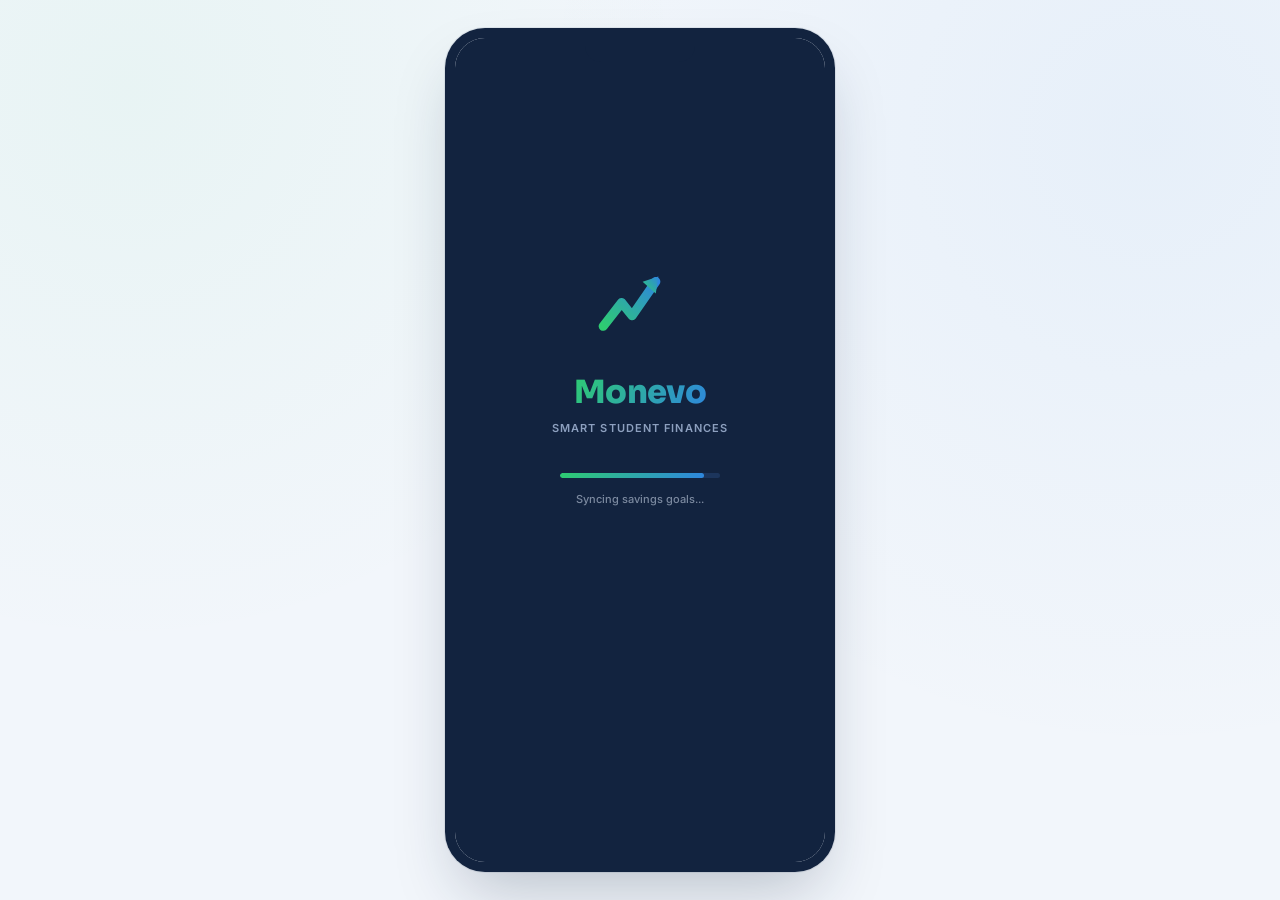
==== index.html @ 001a0c12 "Build full interactive Monevo frontend web app with zero backend" ====
<!DOCTYPE html>
<html lang="en">
<head>
  <meta charset="UTF-8">
  <meta name="viewport" content="width=device-width, initial-scale=1.0, maximum-scale=1.0, user-scalable=no">
  <title>Monevo — Smart Money. Smarter Student Life.</title>
  <link rel="preconnect" href="https://fonts.googleapis.com">
  <link href="https://fonts.googleapis.com/css2?family=Sora:wght@400;600;700;800&family=Inter:wght@400;500;600;700&family=IBM+Plex+Mono:wght@500;600;700&display=swap" rel="stylesheet">
  <link rel="stylesheet" href="css/style.css">
  <style>
    .splash-view {
      flex: 1;
      display: flex;
      flex-direction: column;
      align-items: center;
      justify-content: center;
      background: var(--navy);
      color: #FFFFFF;
      position: relative;
      padding: 32px 24px;
      text-align: center;
    }
    .logo-container {
      margin-bottom: 20px;
      animation: pulseGlow 2.5s infinite ease-in-out;
    }
    @keyframes pulseGlow {
      0%, 100% { transform: scale(1); filter: drop-shadow(0 0 10px rgba(46, 204, 113, 0.4)); }
      50% { transform: scale(1.05); filter: drop-shadow(0 0 24px rgba(46, 134, 222, 0.7)); }
    }
    .splash-title {
      font-family: var(--font-brand);
      font-weight: 800;
      font-size: 32px;
      letter-spacing: -0.02em;
      background: var(--grad);
      -webkit-background-clip: text;
      background-clip: text;
      color: transparent;
      margin-bottom: 6px;
    }
    .splash-tagline {
      color: #8DA0BF;
      font-size: 11px;
      font-weight: 600;
      letter-spacing: 0.1em;
      text-transform: uppercase;
      margin-bottom: 36px;
    }
    .progress-track {
      width: 160px;
      height: 5px;
      background: #1C355C;
      border-radius: 6px;
      overflow: hidden;
      margin-bottom: 14px;
    }
    .progress-bar-inner {
      width: 0%;
      height: 100%;
      background: var(--grad);
      border-radius: 6px;
      transition: width 0.3s ease;
    }
    .loading-status {
      font-size: 11px;
      color: #7C8AA0;
      font-weight: 500;
      min-height: 16px;
    }
    .splash-actions {
      margin-top: 32px;
      display: flex;
      flex-direction: column;
      gap: 10px;
      width: 100%;
      max-width: 260px;
      opacity: 0;
      transform: translateY(12px);
      transition: all 0.5s ease;
    }
    .splash-actions.visible {
      opacity: 1;
      transform: translateY(0);
    }
  </style>
</head>
<body>

<div class="app-viewport">
  <div class="phone-shell">
    <div class="screen-container">
      <div class="notch"></div>
      
      <div class="splash-view">
        <div class="logo-container">
          <svg width="84" height="84" viewBox="0 0 64 64">
            <defs>
              <linearGradient id="splashGrad" x1="0" y1="1" x2="1" y2="0">
                <stop offset="0%" stop-color="#2ECC71"/>
                <stop offset="100%" stop-color="#2E86DE"/>
              </linearGradient>
            </defs>
            <path d="M4 52 L18 34 L26 44 L44 18" stroke="url(#splashGrad)" stroke-width="7" fill="none" stroke-linecap="round" stroke-linejoin="round"/>
            <path d="M34 18 L46 14 L44 27" fill="url(#splashGrad)"/>
          </svg>
        </div>

        <div class="splash-title">Monevo</div>
        <div class="splash-tagline">Smart Student Finances</div>

        <div class="progress-track">
          <div class="progress-bar-inner" id="splashProgress"></div>
        </div>
        <div class="loading-status" id="splashStatus">Initializing student wallet...</div>

        <div class="splash-actions" id="splashActions">
          <a href="pages/dashboard.html" class="btn-grad" style="padding: 14px;">Enter Demo Dashboard →</a>
          <a href="pages/login.html" class="btn-secondary" style="background: rgba(255,255,255,0.08); color: #fff; border-color: rgba(255,255,255,0.15);">Log In / Register</a>
        </div>
      </div>

    </div>
  </div>
</div>

<script src="js/app.js"></script>
<script>
  // Simulated App Preload Progress
  const progressEl = document.getElementById('splashProgress');
  const statusEl = document.getElementById('splashStatus');
  const actionsEl = document.getElementById('splashActions');

  const steps = [
    { pct: 30, text: 'Loading semester budgets...' },
    { pct: 65, text: 'Fetching campus meal deals...' },
    { pct: 90, text: 'Syncing savings goals...' },
    { pct: 100, text: 'Ready!' }
  ];

  let currentStep = 0;
  function runStep() {
    if (currentStep < steps.length) {
      progressEl.style.width = steps[currentStep].pct + '%';
      statusEl.textContent = steps[currentStep].text;
      currentStep++;
      setTimeout(runStep, 450);
    } else {
      setTimeout(() => {
        actionsEl.classList.add('visible');
        statusEl.textContent = 'Welcome back, Alex!';
      }, 200);
    }
  }

  setTimeout(runStep, 300);
</script>
</body>
</html>
---- css/style.css ----
/* ==========================================================================
   MONEVO — Global Design System & Component Library
   Smart Money. Smarter Student Life.
   ========================================================================== */

:root {
  /* Brand Colors */
  --navy: #12233F;
  --navy-2: #1C355C;
  --navy-light: #2A4878;
  --green: #2ECC71;
  --green-dark: #27AE60;
  --blue: #2E86DE;
  --blue-dark: #1E6BB8;
  --coral: #FF6B6B;
  --gold: #F0A93A;
  --purple: #9B59B6;
  
  /* Neutral Palette - Light Theme */
  --bg: #F2F6FB;
  --card: #FFFFFF;
  --card-subtle: #F8FAFC;
  --text-main: #12233F;
  --text-muted: #7C8AA0;
  --text-subtle: #A3B1C6;
  --border-light: #E7EDF6;
  --border-subtle: #EDF2F9;
  
  /* Gradients */
  --grad: linear-gradient(120deg, var(--green), var(--blue));
  --grad-hover: linear-gradient(120deg, #27ae60, #1e6bb8);
  --grad-soft: linear-gradient(135deg, rgba(46,204,113,0.12), rgba(46,134,222,0.12));
  --grad-coral: linear-gradient(135deg, #FF6B6B, #FF8E8E);
  --grad-gold: linear-gradient(135deg, #F0A93A, #F7C06D);
  --grad-dark: linear-gradient(135deg, #1C355C, #12233F);

  /* Shadows */
  --shadow-sm: 0 2px 6px rgba(18, 35, 63, 0.04);
  --shadow-md: 0 6px 16px -4px rgba(18, 35, 63, 0.08);
  --shadow-lg: 0 16px 32px -8px rgba(18, 35, 63, 0.14);
  --shadow-btn: 0 10px 20px -6px rgba(46, 134, 222, 0.4);
  --shadow-phone: 0 32px 64px -16px rgba(18, 35, 63, 0.25), 0 0 0 1px rgba(18, 35, 63, 0.08);

  /* Typography */
  --font-brand: 'Sora', -apple-system, BlinkMacSystemFont, sans-serif;
  --font-body: 'Inter', -apple-system, BlinkMacSystemFont, sans-serif;
  --font-mono: 'IBM Plex Mono', monospace;

  /* Layout */
  --radius-sm: 8px;
  --radius-md: 14px;
  --radius-lg: 20px;
  --radius-pill: 999px;
  --radius-phone: 40px;
}

/* ==========================================================================
   Dark Theme Overrides
   ========================================================================== */
[data-theme="dark"] {
  --bg: #0C1726;
  --card: #14243B;
  --card-subtle: #192D48;
  --text-main: #F2F6FB;
  --text-muted: #94A3B8;
  --text-subtle: #64748B;
  --border-light: #203554;
  --border-subtle: #1C2F4A;
  --grad-soft: linear-gradient(135deg, rgba(46,204,113,0.18), rgba(46,134,222,0.18));
  --shadow-sm: 0 2px 6px rgba(0, 0, 0, 0.2);
  --shadow-md: 0 6px 16px -4px rgba(0, 0, 0, 0.35);
  --shadow-lg: 0 16px 32px -8px rgba(0, 0, 0, 0.5);
  --shadow-phone: 0 32px 64px -16px rgba(0, 0, 0, 0.6), 0 0 0 1px rgba(255, 255, 255, 0.08);
}

/* ==========================================================================
   Reset & Base Styles
   ========================================================================== */
* {
  box-sizing: border-box;
  margin: 0;
  padding: 0;
  -webkit-tap-highlight-color: transparent;
}

html, body {
  min-height: 100vh;
  background-color: var(--bg);
  background-image: 
    radial-gradient(circle at 10% 10%, rgba(46, 204, 113, 0.05) 0%, transparent 40%),
    radial-gradient(circle at 90% 15%, rgba(46, 134, 222, 0.06) 0%, transparent 45%);
  font-family: var(--font-body);
  color: var(--text-main);
  line-height: 1.45;
  transition: background-color 0.25s ease, color 0.25s ease;
}

.mono { font-family: var(--font-mono); }
.brand-font { font-family: var(--font-brand); }

a {
  color: inherit;
  text-decoration: none;
}

button, input, select, textarea {
  font-family: inherit;
  font-size: inherit;
  border: none;
  outline: none;
  background: none;
}

/* ==========================================================================
   App Shell & Desktop Phone Container
   ========================================================================== */
.app-viewport {
  min-height: 100vh;
  display: flex;
  flex-direction: column;
  align-items: center;
  justify-content: center;
  padding: 24px 16px;
}

/* On mobile viewports, the app takes full screen */
@media (max-width: 500px) {
  .app-viewport {
    padding: 0;
    min-height: 100vh;
    display: block;
  }
}

.phone-shell {
  width: 100%;
  max-width: 390px;
  height: 844px;
  background: var(--navy);
  border-radius: var(--radius-phone);
  padding: 10px;
  box-shadow: var(--shadow-phone);
  position: relative;
  overflow: hidden;
  display: flex;
  flex-direction: column;
}

@media (max-width: 500px) {
  .phone-shell {
    max-width: 100%;
    height: 100vh;
    border-radius: 0;
    padding: 0;
    box-shadow: none;
  }
}

.screen-container {
  width: 100%;
  height: 100%;
  background: var(--bg);
  border-radius: calc(var(--radius-phone) - 10px);
  overflow: hidden;
  position: relative;
  display: flex;
  flex-direction: column;
  transition: background-color 0.25s ease;
}

@media (max-width: 500px) {
  .screen-container {
    border-radius: 0;
  }
}

/* Status Bar & Dynamic Island Notch */
.notch {
  position: absolute;
  top: 0;
  left: 50%;
  transform: translateX(-50%);
  width: 110px;
  height: 24px;
  background: var(--navy);
  border-radius: 0 0 16px 16px;
  z-index: 100;
}

[data-theme="dark"] .notch {
  background: #060B12;
}

.statusbar {
  height: 38px;
  flex: none;
  display: flex;
  align-items: center;
  justify-content: space-between;
  padding: 0 24px 0 20px;
  font-size: 11px;
  font-weight: 600;
  color: var(--text-main);
  z-index: 90;
  user-select: none;
}

/* App Header */
.app-header {
  padding: 8px 18px 12px;
  display: flex;
  align-items: center;
  justify-content: space-between;
  flex: none;
  z-index: 10;
}

.header-back {
  width: 36px;
  height: 36px;
  border-radius: 12px;
  background: var(--card);
  border: 1px solid var(--border-light);
  display: flex;
  align-items: center;
  justify-content: center;
  cursor: pointer;
  box-shadow: var(--shadow-sm);
  color: var(--text-main);
  transition: transform 0.15s ease, background-color 0.15s ease;
}

.header-back:active {
  transform: scale(0.92);
}

.header-title {
  font-family: var(--font-brand);
  font-weight: 700;
  font-size: 16px;
  color: var(--text-main);
  text-align: center;
}

.header-action {
  width: 36px;
  height: 36px;
  border-radius: 12px;
  background: var(--card);
  border: 1px solid var(--border-light);
  display: flex;
  align-items: center;
  justify-content: center;
  cursor: pointer;
  box-shadow: var(--shadow-sm);
  font-size: 15px;
}

/* Scrollable Main Content */
.main-content {
  flex: 1;
  overflow-y: auto;
  overflow-x: hidden;
  padding: 10px 18px 24px;
  display: flex;
  flex-direction: column;
  gap: 14px;
  -webkit-overflow-scrolling: touch;
}

.main-content::-webkit-scrollbar {
  width: 4px;
}
.main-content::-webkit-scrollbar-thumb {
  background: var(--border-light);
  border-radius: 4px;
}

/* ==========================================================================
   Bottom Navigation Bar
   ========================================================================== */
.tabbar {
  flex: none;
  height: 64px;
  background: var(--card);
  border-top: 1px solid var(--border-light);
  display: flex;
  align-items: center;
  justify-content: space-around;
  padding: 0 8px;
  z-index: 50;
  box-shadow: 0 -4px 16px rgba(0, 0, 0, 0.03);
}

.tab-item {
  display: flex;
  flex-direction: column;
  align-items: center;
  justify-content: center;
  gap: 4px;
  flex: 1;
  height: 100%;
  color: var(--text-muted);
  cursor: pointer;
  transition: color 0.15s ease, transform 0.15s ease;
  position: relative;
}

.tab-item:active {
  transform: scale(0.92);
}

.tab-item svg {
  width: 20px;
  height: 20px;
  stroke: currentColor;
  fill: none;
  stroke-width: 2;
  stroke-linecap: round;
  stroke-linejoin: round;
  transition: stroke 0.15s ease;
}

.tab-item .tab-lbl {
  font-size: 9px;
  font-weight: 600;
  letter-spacing: 0.02em;
}

.tab-item.active {
  color: var(--blue);
}

.tab-item.active svg {
  stroke: var(--blue);
}

.tab-item.active::after {
  content: '';
  position: absolute;
  top: 6px;
  width: 4px;
  height: 4px;
  border-radius: 50%;
  background: var(--blue);
}

/* ==========================================================================
   Universal Card & Component Styles
   ========================================================================== */
.card {
  background: var(--card);
  border-radius: var(--radius-lg);
  padding: 16px;
  box-shadow: var(--shadow-md);
  border: 1px solid var(--border-subtle);
  transition: transform 0.15s ease, box-shadow 0.15s ease;
}

.card-sm {
  padding: 12px 14px;
  border-radius: var(--radius-md);
}

.card-interactive {
  cursor: pointer;
}
.card-interactive:active {
  transform: scale(0.98);
}

.row {
  display: flex;
  align-items: center;
  justify-content: space-between;
}

.h1 {
  font-family: var(--font-brand);
  font-weight: 800;
  font-size: 19px;
  letter-spacing: -0.02em;
  color: var(--text-main);
}

.h2 {
  font-family: var(--font-brand);
  font-weight: 700;
  font-size: 14px;
  color: var(--text-main);
}

.sub-text {
  font-size: 11px;
  color: var(--text-muted);
  font-weight: 500;
}

/* Gradient Hero Balance Card */
.hero-balance-card {
  background: var(--grad);
  border-radius: var(--radius-lg);
  padding: 18px 18px 16px;
  color: #FFFFFF;
  box-shadow: 0 12px 28px -6px rgba(46, 134, 222, 0.45);
  position: relative;
  overflow: hidden;
}

.hero-balance-card::before {
  content: '';
  position: absolute;
  right: -20px;
  bottom: -30px;
  width: 140px;
  height: 140px;
  border-radius: 50%;
  background: radial-gradient(circle, rgba(255,255,255,0.2) 0%, transparent 70%);
  pointer-events: none;
}

.hero-balance-label {
  font-size: 10px;
  font-weight: 700;
  letter-spacing: 0.08em;
  opacity: 0.9;
  text-transform: uppercase;
}

.hero-balance-amount {
  font-family: var(--font-mono);
  font-size: 28px;
  font-weight: 700;
  margin-top: 2px;
}

/* Progress Bars */
.bar-track {
  height: 8px;
  border-radius: var(--radius-pill);
  background: var(--border-light);
  overflow: hidden;
  width: 100%;
}

.bar-fill {
  height: 100%;
  border-radius: var(--radius-pill);
  background: var(--grad);
  transition: width 0.4s ease;
}

.bar-fill.warning {
  background: var(--gold);
}

.bar-fill.danger {
  background: var(--coral);
}

/* Quick Action Buttons */
.quick-action-grid {
  display: grid;
  grid-template-columns: repeat(4, 1fr);
  gap: 10px;
}

.quick-action-btn {
  display: flex;
  flex-direction: column;
  align-items: center;
  gap: 6px;
  cursor: pointer;
}

.quick-action-btn:active .action-icon {
  transform: scale(0.9);
}

.action-icon {
  width: 44px;
  height: 44px;
  border-radius: 14px;
  background: var(--grad-soft);
  display: flex;
  align-items: center;
  justify-content: center;
  font-size: 19px;
  box-shadow: var(--shadow-sm);
  border: 1px solid var(--border-subtle);
  transition: transform 0.15s ease, background 0.15s ease;
}

.action-lbl {
  font-size: 10px;
  font-weight: 600;
  color: var(--text-main);
}

/* Buttons */
.btn-grad {
  background: var(--grad);
  color: #FFFFFF;
  font-family: var(--font-brand);
  font-weight: 700;
  font-size: 13px;
  padding: 13px 18px;
  border-radius: 14px;
  text-align: center;
  cursor: pointer;
  box-shadow: var(--shadow-btn);
  display: flex;
  align-items: center;
  justify-content: center;
  gap: 8px;
  transition: transform 0.15s ease, box-shadow 0.15s ease, opacity 0.15s ease;
  user-select: none;
}

.btn-grad:hover {
  opacity: 0.96;
}

.btn-grad:active {
  transform: scale(0.97);
  box-shadow: 0 4px 10px -2px rgba(46, 134, 222, 0.4);
}

.btn-secondary {
  background: var(--card);
  color: var(--text-main);
  border: 1px solid var(--border-light);
  font-family: var(--font-brand);
  font-weight: 700;
  font-size: 13px;
  padding: 12px 16px;
  border-radius: 14px;
  text-align: center;
  cursor: pointer;
  display: flex;
  align-items: center;
  justify-content: center;
  gap: 8px;
  box-shadow: var(--shadow-sm);
  transition: transform 0.15s ease;
}

.btn-secondary:active {
  transform: scale(0.97);
}

/* Pills & Badges */
.pill {
  border-radius: var(--radius-pill);
  padding: 4px 10px;
  font-size: 10px;
  font-weight: 700;
  display: inline-flex;
  align-items: center;
  gap: 4px;
}

.pill-green {
  background: rgba(46, 204, 113, 0.14);
  color: var(--green-dark);
}

.pill-coral {
  background: rgba(255, 107, 107, 0.14);
  color: var(--coral);
}

.pill-gold {
  background: rgba(240, 169, 58, 0.18);
  color: #B4700C;
}

.pill-navy {
  background: var(--navy);
  color: #FFFFFF;
}

.icon-badge {
  width: 36px;
  height: 36px;
  border-radius: 12px;
  display: flex;
  align-items: center;
  justify-content: center;
  font-size: 16px;
  flex: none;
}

/* Chips */
.chip-container {
  display: flex;
  gap: 8px;
  overflow-x: auto;
  padding-bottom: 4px;
}

.chip {
  border-radius: var(--radius-pill);
  padding: 6px 13px;
  font-size: 11px;
  font-weight: 600;
  background: var(--card);
  border: 1px solid var(--border-light);
  color: var(--text-muted);
  cursor: pointer;
  white-space: nowrap;
  transition: all 0.15s ease;
}

.chip.active, .chip.on {
  background: var(--navy);
  color: #FFFFFF;
  border-color: var(--navy);
}

[data-theme="dark"] .chip.active, [data-theme="dark"] .chip.on {
  background: var(--blue);
  border-color: var(--blue);
}

/* Segmented Control Switcher */
.segmented-control {
  display: flex;
  background: var(--border-light);
  border-radius: 12px;
  padding: 4px;
  gap: 4px;
}

.segmented-option {
  flex: 1;
  text-align: center;
  padding: 8px 12px;
  font-weight: 700;
  font-size: 12px;
  color: var(--text-muted);
  border-radius: 9px;
  cursor: pointer;
  transition: all 0.15s ease;
}

.segmented-option.active {
  background: var(--card);
  color: var(--text-main);
  box-shadow: var(--shadow-sm);
}

/* Form Inputs */
.input-group {
  display: flex;
  flex-direction: column;
  gap: 6px;
}

.input-label {
  font-size: 10px;
  font-weight: 700;
  color: var(--text-muted);
  letter-spacing: 0.06em;
  text-transform: uppercase;
}

.input-field {
  background: var(--card);
  border: 1.5px solid var(--border-light);
  border-radius: var(--radius-md);
  padding: 12px 14px;
  font-size: 13px;
  color: var(--text-main);
  transition: border-color 0.15s ease, box-shadow 0.15s ease;
  width: 100%;
}

.input-field:focus {
  border-color: var(--blue);
  box-shadow: 0 0 0 3px rgba(46, 134, 222, 0.15);
}

/* Modal Dialog */
.modal-overlay {
  position: absolute;
  top: 0;
  left: 0;
  right: 0;
  bottom: 0;
  background: rgba(18, 35, 63, 0.6);
  backdrop-filter: blur(4px);
  z-index: 200;
  display: flex;
  align-items: flex-end;
  opacity: 0;
  pointer-events: none;
  transition: opacity 0.25s ease;
}

.modal-overlay.open {
  opacity: 1;
  pointer-events: auto;
}

.modal-card {
  width: 100%;
  background: var(--card);
  border-radius: 24px 24px 0 0;
  padding: 20px 18px 28px;
  box-shadow: 0 -10px 30px rgba(0,0,0,0.2);
  transform: translateY(100%);
  transition: transform 0.25s cubic-bezier(0.16, 1, 0.3, 1);
  display: flex;
  flex-direction: column;
  gap: 14px;
  max-height: 80%;
  overflow-y: auto;
}

.modal-overlay.open .modal-card {
  transform: translateY(0);
}

/* Toast Notifications */
.toast-container {
  position: absolute;
  top: 48px;
  left: 50%;
  transform: translateX(-50%) translateY(-20px);
  background: var(--navy);
  color: #FFFFFF;
  padding: 10px 18px;
  border-radius: var(--radius-pill);
  font-size: 12px;
  font-weight: 600;
  box-shadow: var(--shadow-lg);
  display: flex;
  align-items: center;
  gap: 8px;
  opacity: 0;
  pointer-events: none;
  transition: all 0.25s cubic-bezier(0.16, 1, 0.3, 1);
  z-index: 300;
  white-space: nowrap;
}

.toast-container.show {
  opacity: 1;
  transform: translateX(-50%) translateY(0);
}

/* SVG Utilities */
svg.ic {
  width: 18px;
  height: 18px;
  stroke: currentColor;
  fill: none;
  stroke-width: 2;
  stroke-linecap: round;
  stroke-linejoin: round;
}
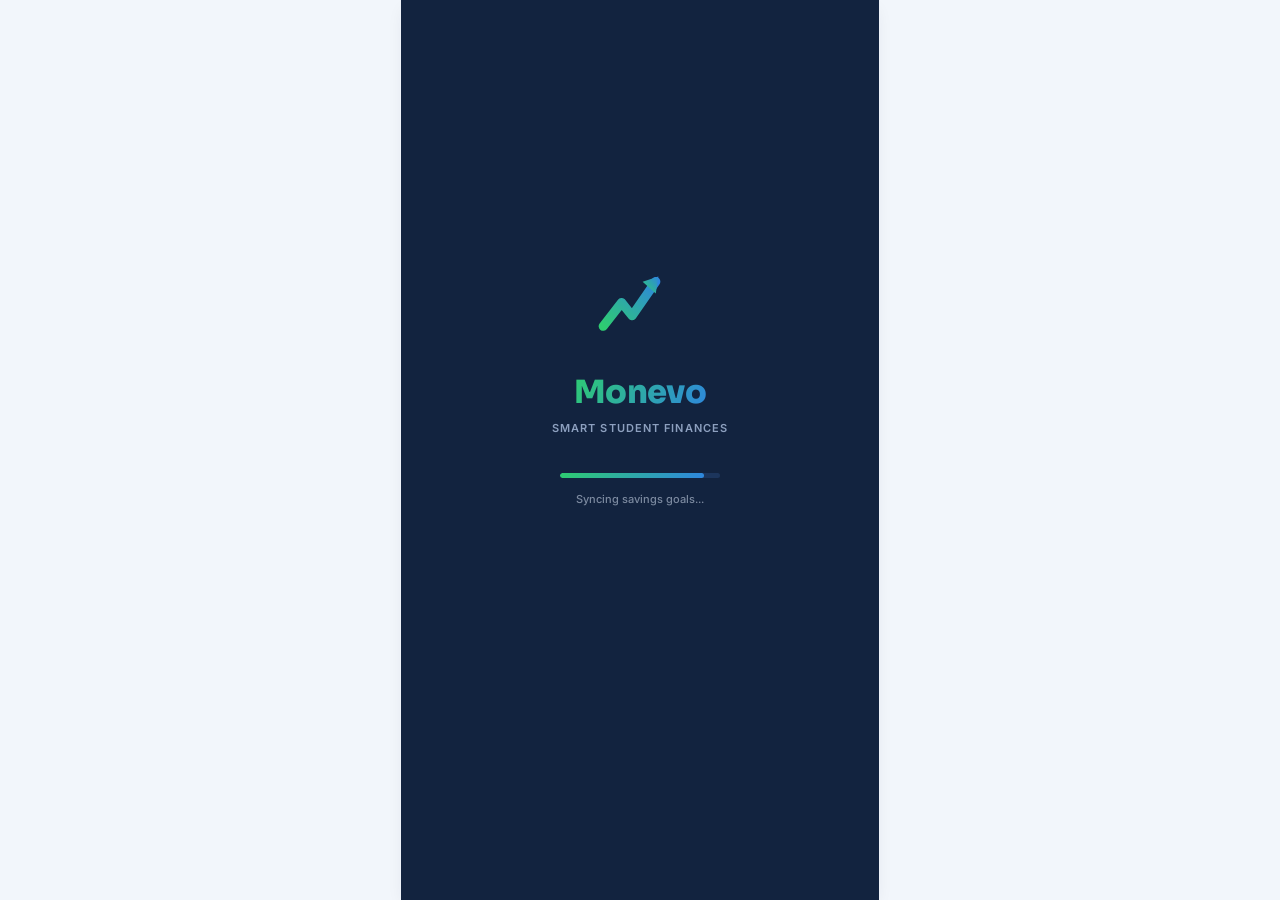
==== commit 138e4abf: "Remove simulated phone bezel frame, notch and statusbar for clean web app layout" ====
--- a/index.html
+++ b/index.html
@@ -4,6 +4,13 @@
   <meta charset="UTF-8">
   <meta name="viewport" content="width=device-width, initial-scale=1.0, maximum-scale=1.0, user-scalable=no">
   <title>Monevo — Smart Money. Smarter Student Life.</title>
+  <link rel="manifest" href="manifest.json">
+  <meta name="theme-color" content="#12233F">
+  <meta name="apple-mobile-web-app-capable" content="yes">
+  <meta name="apple-mobile-web-app-status-bar-style" content="black-translucent">
+  <meta name="apple-mobile-web-app-title" content="Monevo">
+  <link rel="apple-touch-icon" href="images/icon-192.png">
+  <link rel="icon" type="image/png" href="images/monevo-logo.png">
   <link rel="preconnect" href="https://fonts.googleapis.com">
   <link href="https://fonts.googleapis.com/css2?family=Sora:wght@400;600;700;800&family=Inter:wght@400;500;600;700&family=IBM+Plex+Mono:wght@500;600;700&display=swap" rel="stylesheet">
   <link rel="stylesheet" href="css/style.css">
@@ -88,38 +95,33 @@
 <body>
 
 <div class="app-viewport">
-  <div class="phone-shell">
-    <div class="screen-container">
-      <div class="notch"></div>
-      
-      <div class="splash-view">
-        <div class="logo-container">
-          <svg width="84" height="84" viewBox="0 0 64 64">
-            <defs>
-              <linearGradient id="splashGrad" x1="0" y1="1" x2="1" y2="0">
-                <stop offset="0%" stop-color="#2ECC71"/>
-                <stop offset="100%" stop-color="#2E86DE"/>
-              </linearGradient>
-            </defs>
-            <path d="M4 52 L18 34 L26 44 L44 18" stroke="url(#splashGrad)" stroke-width="7" fill="none" stroke-linecap="round" stroke-linejoin="round"/>
-            <path d="M34 18 L46 14 L44 27" fill="url(#splashGrad)"/>
-          </svg>
-        </div>
-
-        <div class="splash-title">Monevo</div>
-        <div class="splash-tagline">Smart Student Finances</div>
-
-        <div class="progress-track">
-          <div class="progress-bar-inner" id="splashProgress"></div>
-        </div>
-        <div class="loading-status" id="splashStatus">Initializing student wallet...</div>
-
-        <div class="splash-actions" id="splashActions">
-          <a href="pages/dashboard.html" class="btn-grad" style="padding: 14px;">Enter Demo Dashboard →</a>
-          <a href="pages/login.html" class="btn-secondary" style="background: rgba(255,255,255,0.08); color: #fff; border-color: rgba(255,255,255,0.15);">Log In / Register</a>
-        </div>
+  <div class="app-container">
+    <div class="splash-view">
+      <div class="logo-container">
+        <svg width="84" height="84" viewBox="0 0 64 64">
+          <defs>
+            <linearGradient id="splashGrad" x1="0" y1="1" x2="1" y2="0">
+              <stop offset="0%" stop-color="#2ECC71"/>
+              <stop offset="100%" stop-color="#2E86DE"/>
+            </linearGradient>
+          </defs>
+          <path d="M4 52 L18 34 L26 44 L44 18" stroke="url(#splashGrad)" stroke-width="7" fill="none" stroke-linecap="round" stroke-linejoin="round"/>
+          <path d="M34 18 L46 14 L44 27" fill="url(#splashGrad)"/>
+        </svg>
       </div>
 
+      <div class="splash-title">Monevo</div>
+      <div class="splash-tagline">Smart Student Finances</div>
+
+      <div class="progress-track">
+        <div class="progress-bar-inner" id="splashProgress"></div>
+      </div>
+      <div class="loading-status" id="splashStatus">Initializing student wallet...</div>
+
+      <div class="splash-actions" id="splashActions">
+        <a href="pages/dashboard.html" class="btn-grad" style="padding: 14px;">Enter Demo Dashboard →</a>
+        <a href="pages/login.html" class="btn-secondary" style="background: rgba(255,255,255,0.08); color: #fff; border-color: rgba(255,255,255,0.15);">Log In / Register</a>
+      </div>
     </div>
   </div>
 </div>
--- a/css/style.css
+++ b/css/style.css
@@ -112,97 +112,44 @@
 }
 
 /* ==========================================================================
-   App Shell & Desktop Phone Container
+   App Shell & Modern Web Application Layout
    ========================================================================== */
 .app-viewport {
   min-height: 100vh;
   display: flex;
   flex-direction: column;
   align-items: center;
-  justify-content: center;
-  padding: 24px 16px;
-}
-
-/* On mobile viewports, the app takes full screen */
-@media (max-width: 500px) {
-  .app-viewport {
-    padding: 0;
-    min-height: 100vh;
-    display: block;
-  }
-}
-
-.phone-shell {
+  justify-content: flex-start;
+  background-color: var(--bg);
+}
+
+.app-container, .screen-container, .phone-shell {
   width: 100%;
-  max-width: 390px;
-  height: 844px;
-  background: var(--navy);
-  border-radius: var(--radius-phone);
-  padding: 10px;
-  box-shadow: var(--shadow-phone);
+  max-width: 480px;
+  min-height: 100vh;
+  background: var(--bg);
+  display: flex;
+  flex-direction: column;
   position: relative;
-  overflow: hidden;
-  display: flex;
-  flex-direction: column;
-}
-
-@media (max-width: 500px) {
-  .phone-shell {
+  box-shadow: var(--shadow-md);
+  border-left: 1px solid var(--border-subtle);
+  border-right: 1px solid var(--border-subtle);
+  margin: 0 auto;
+  border-radius: 0;
+  padding: 0;
+}
+
+@media (max-width: 520px) {
+  .app-container, .screen-container, .phone-shell {
     max-width: 100%;
-    height: 100vh;
-    border-radius: 0;
-    padding: 0;
+    border: none;
     box-shadow: none;
   }
 }
 
-.screen-container {
-  width: 100%;
-  height: 100%;
-  background: var(--bg);
-  border-radius: calc(var(--radius-phone) - 10px);
-  overflow: hidden;
-  position: relative;
-  display: flex;
-  flex-direction: column;
-  transition: background-color 0.25s ease;
-}
-
-@media (max-width: 500px) {
-  .screen-container {
-    border-radius: 0;
-  }
-}
-
-/* Status Bar & Dynamic Island Notch */
-.notch {
-  position: absolute;
-  top: 0;
-  left: 50%;
-  transform: translateX(-50%);
-  width: 110px;
-  height: 24px;
-  background: var(--navy);
-  border-radius: 0 0 16px 16px;
-  z-index: 100;
-}
-
-[data-theme="dark"] .notch {
-  background: #060B12;
-}
-
-.statusbar {
-  height: 38px;
-  flex: none;
-  display: flex;
-  align-items: center;
-  justify-content: space-between;
-  padding: 0 24px 0 20px;
-  font-size: 11px;
-  font-weight: 600;
-  color: var(--text-main);
-  z-index: 90;
-  user-select: none;
+/* Hide simulated hardware notch and status bar */
+.notch, .statusbar {
+  display: none !important;
 }
 
 /* App Header */
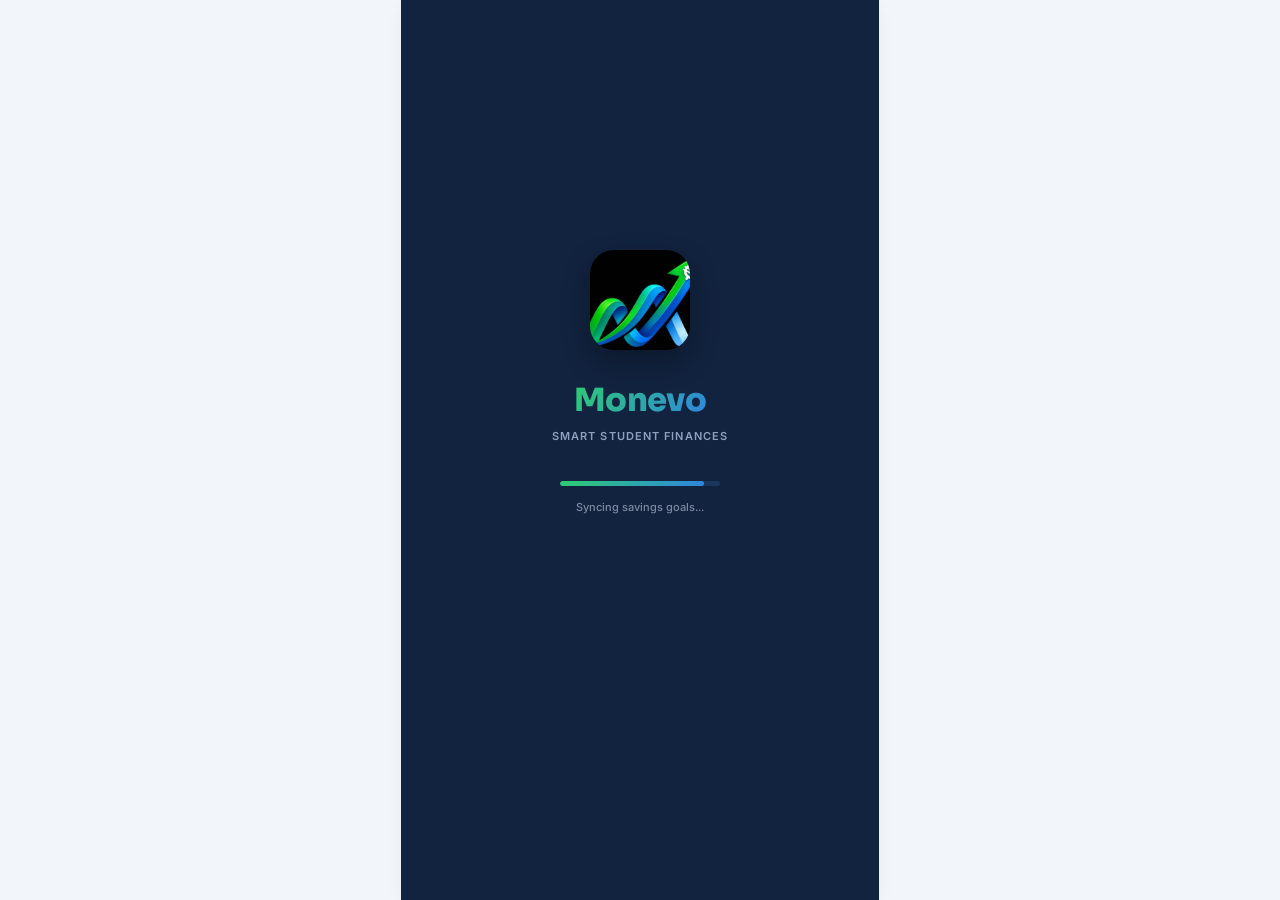
==== commit a6d520a1: "Update Monevo logo with new brand image across app and PWA icons" ====
--- a/index.html
+++ b/index.html
@@ -98,16 +98,7 @@
   <div class="app-container">
     <div class="splash-view">
       <div class="logo-container">
-        <svg width="84" height="84" viewBox="0 0 64 64">
-          <defs>
-            <linearGradient id="splashGrad" x1="0" y1="1" x2="1" y2="0">
-              <stop offset="0%" stop-color="#2ECC71"/>
-              <stop offset="100%" stop-color="#2E86DE"/>
-            </linearGradient>
-          </defs>
-          <path d="M4 52 L18 34 L26 44 L44 18" stroke="url(#splashGrad)" stroke-width="7" fill="none" stroke-linecap="round" stroke-linejoin="round"/>
-          <path d="M34 18 L46 14 L44 27" fill="url(#splashGrad)"/>
-        </svg>
+        <img src="images/monevo-logo.png" alt="Monevo Logo" style="width: 100px; height: 100px; border-radius: 24px; object-fit: cover; box-shadow: 0 12px 28px rgba(0,0,0,0.3);">
       </div>
 
       <div class="splash-title">Monevo</div>
